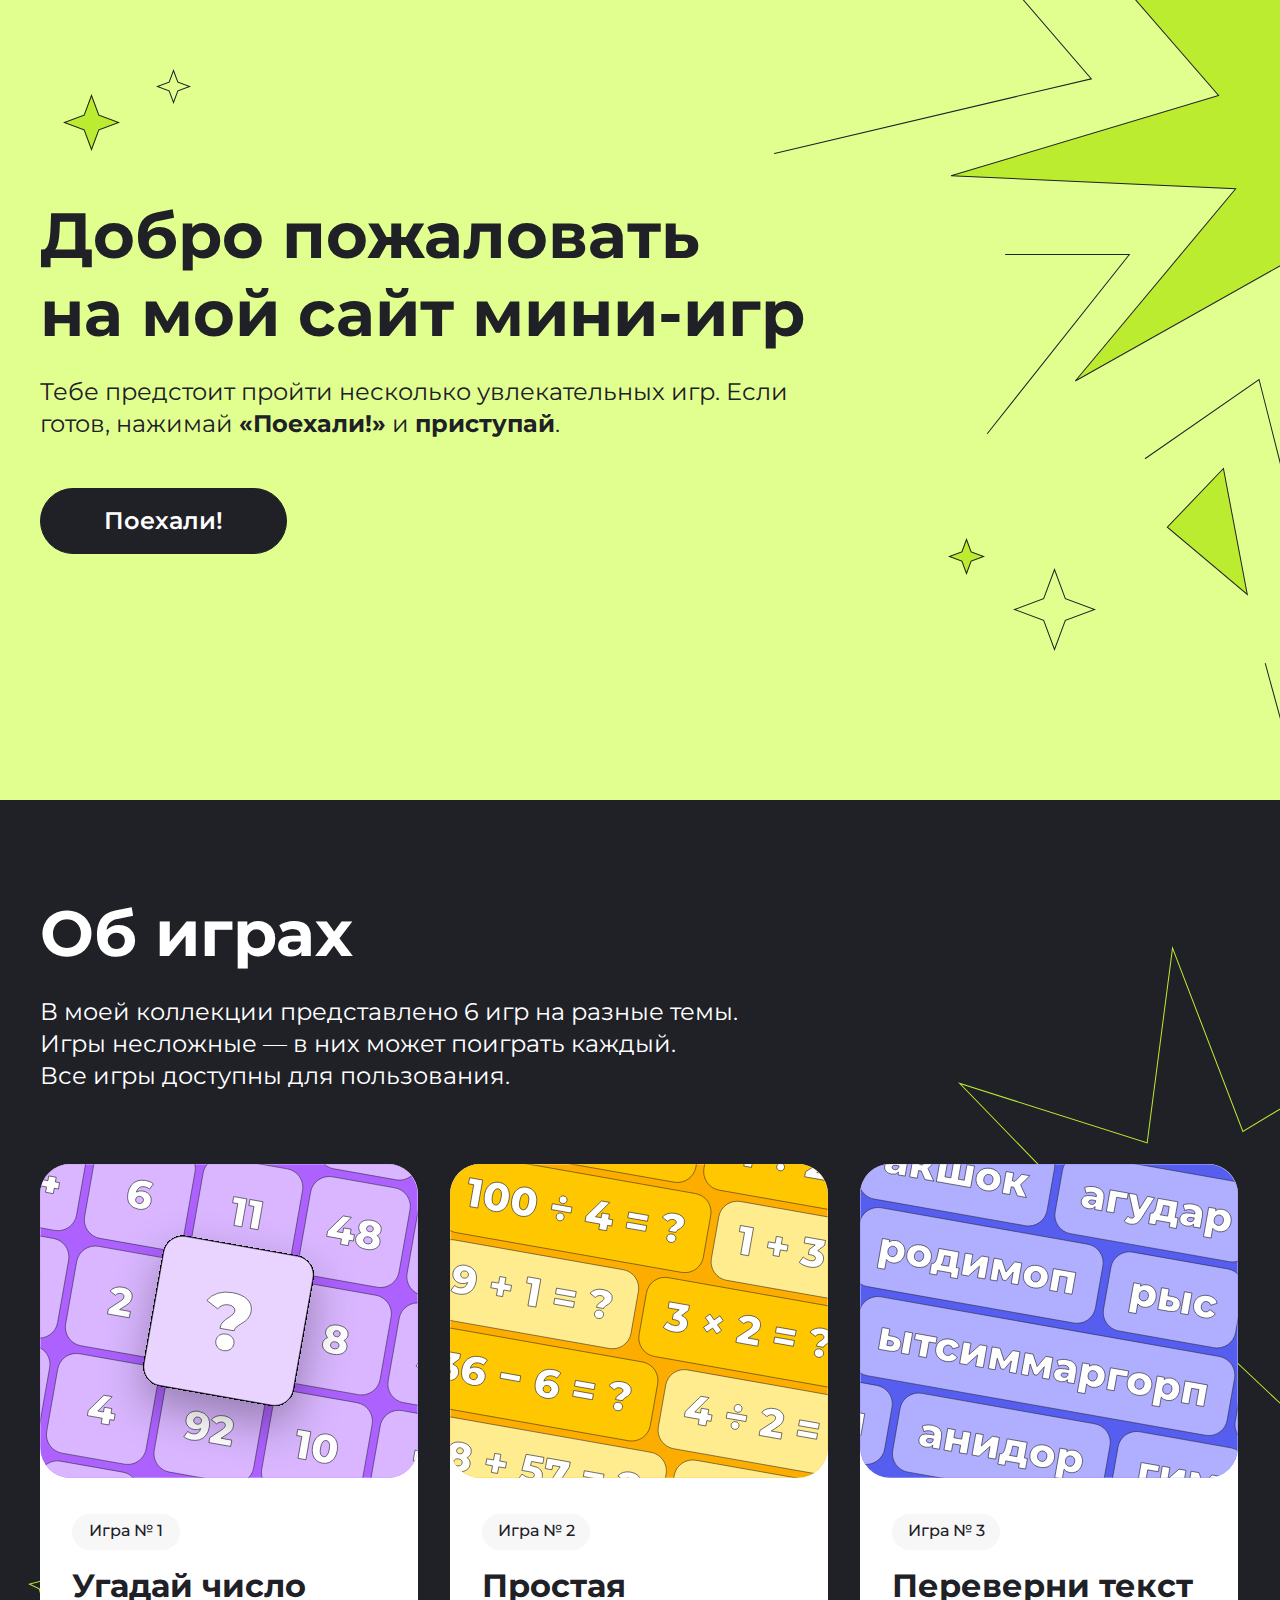
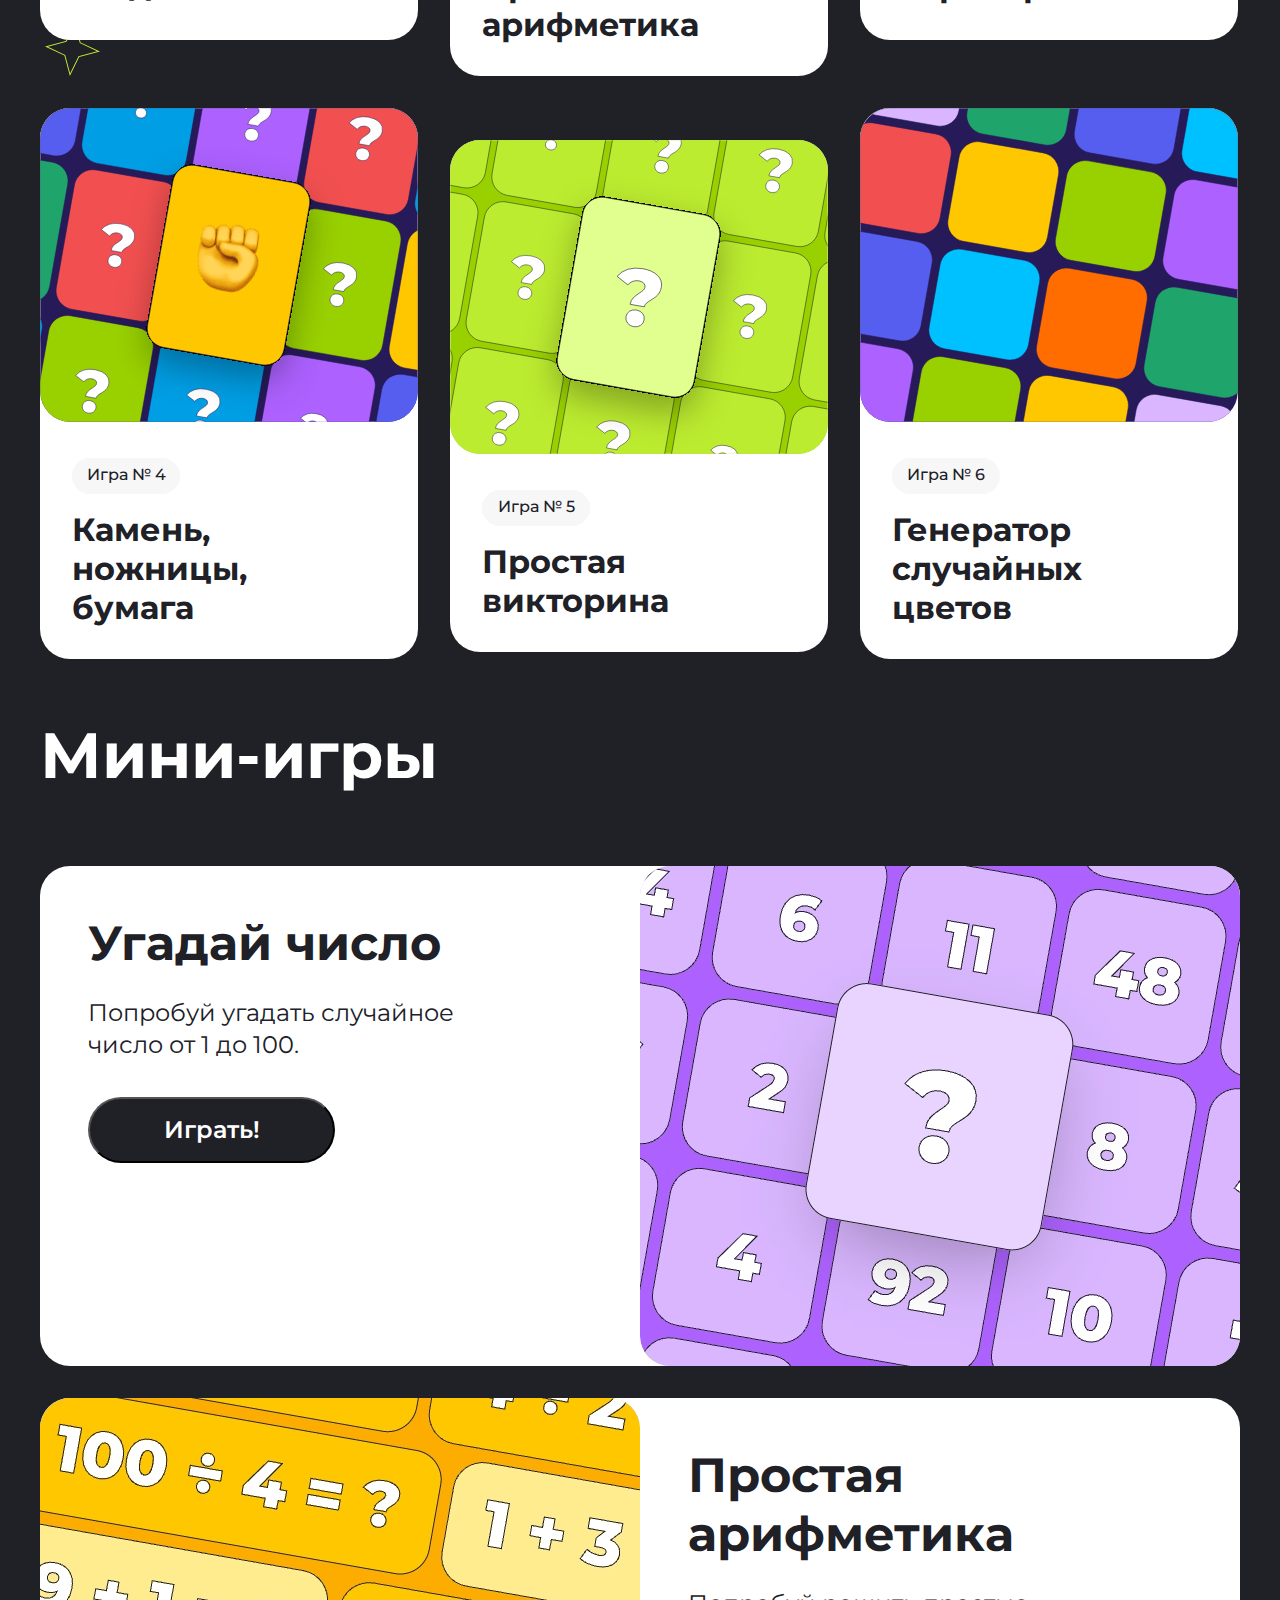
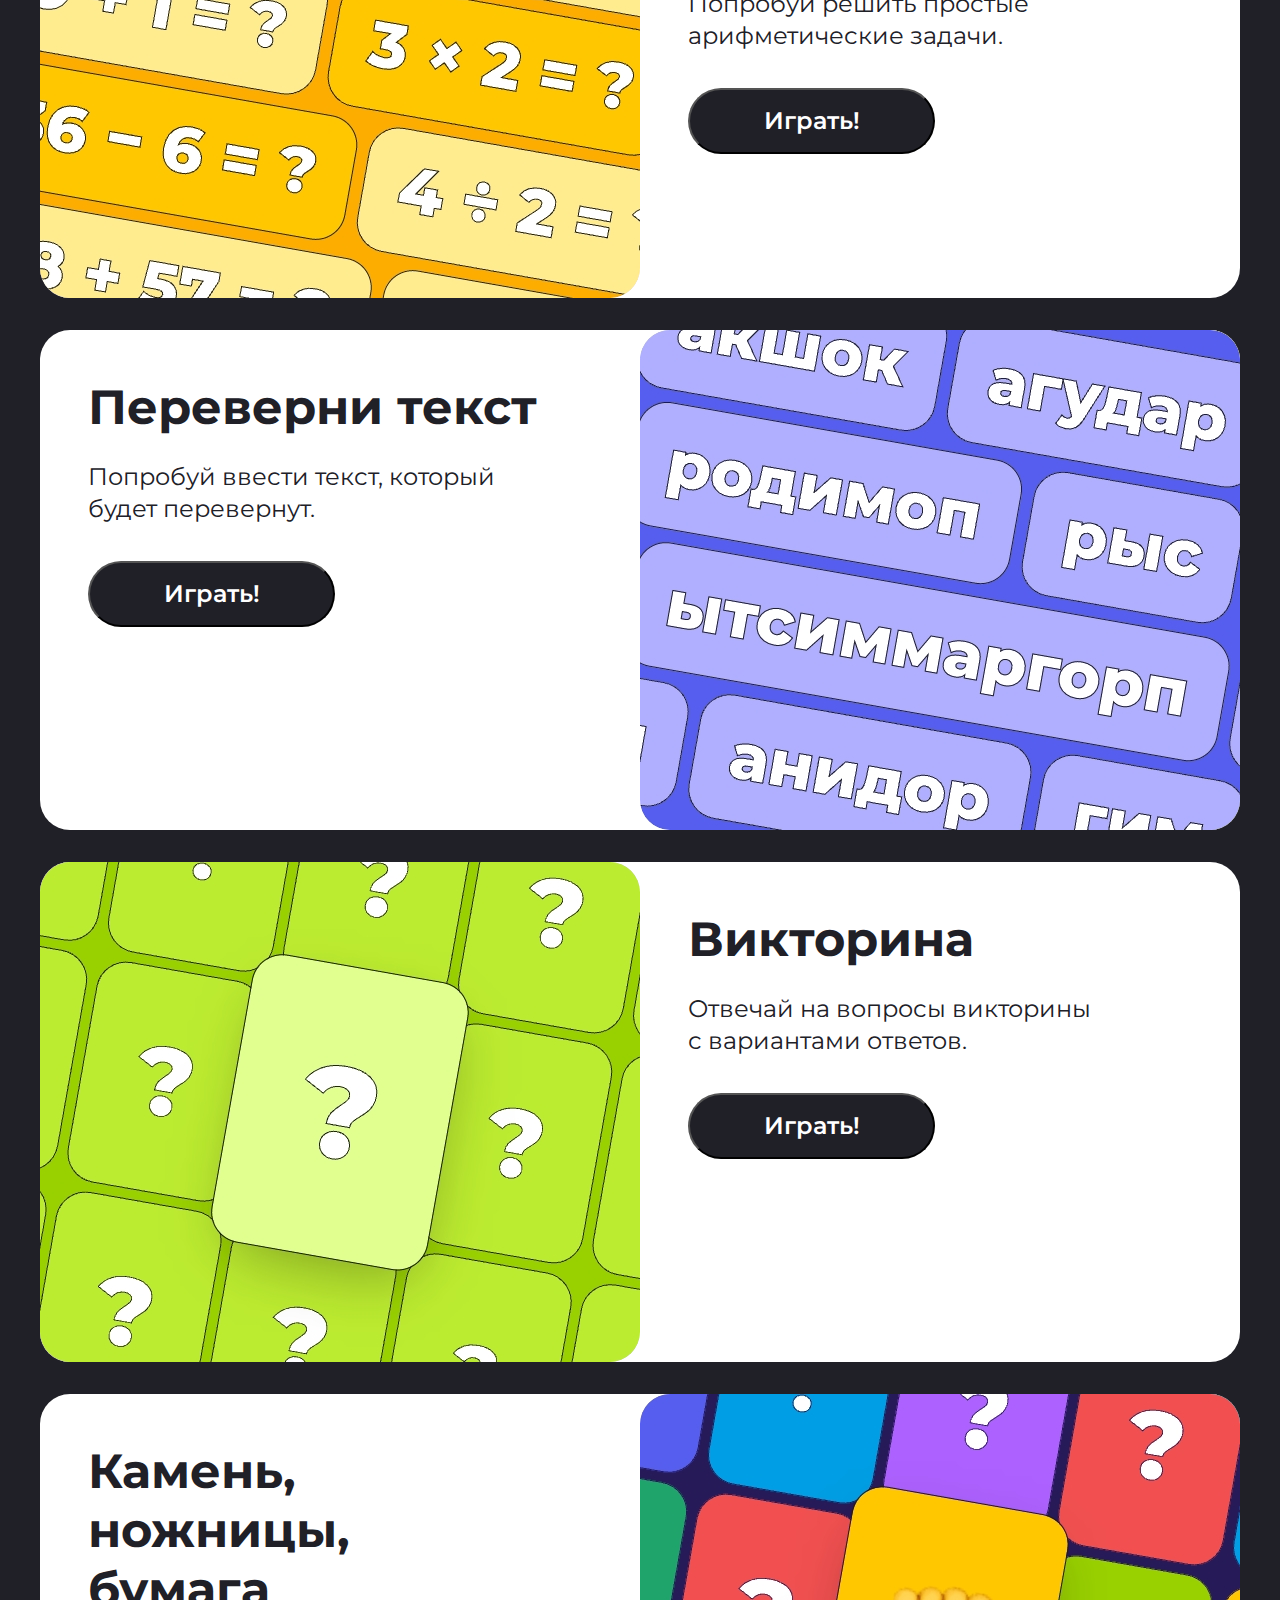
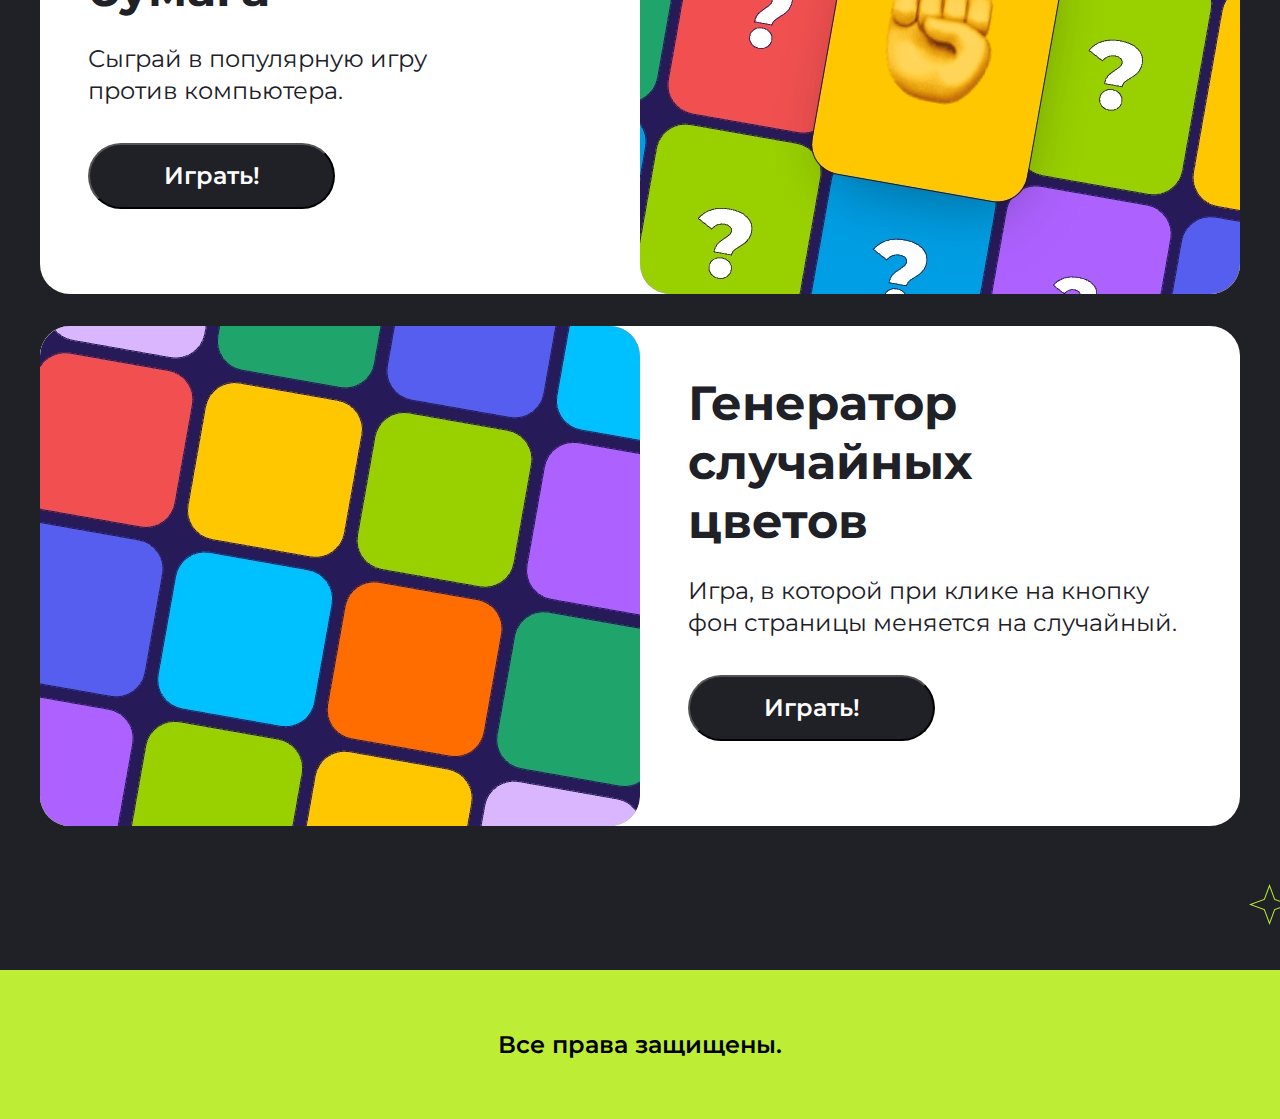
==== index.html @ 8379552d "Сделал hw5" ====
<!DOCTYPE html>
<html lang="en">
<head>
    <meta charset="UTF-8">
    <meta name="viewport" content="width=device-width, initial-scale=1.0">
    <title>Mini-games</title>
    <link rel="preconnect" href="https://fonts.googleapis.com">
    <link rel="preconnect" href="https://fonts.gstatic.com" crossorigin>
    <link href="https://fonts.googleapis.com/css2?family=Montserrat:ital,wght@0,100..900;1,100..900&display=swap" rel="stylesheet">
    <link rel="stylesheet" href="style.css">
</head>
<body>
    <header class="header center">
        <img class="header__star1" src="img/star1.svg" alt="star">
        <img class="header__star2" src="img/star2.svg" alt="star">
        <img class="header__star3" src="img/star3.svg" alt="star">
        <img class="header__star4" src="img/star4.svg" alt="star">
        <img class="header__star5" src="img/star5.svg" alt="star">
        <img class="header__dopstar" src="img/mobile/starmobiledop.svg" alt="star">
        <div class="header__info">
            <h1 class="header__heading">Добро пожаловать <br>на мой сайт мини-игр</h1>
            <p class="header__description">Тебе предстоит пройти несколько увлекательных игр. Если готов, нажимай <b>«Поехали!»</b> и <b>приступай</b>.</p>
            <a class="header__link" href="#about"><button class="header__button">Поехали!</button></a>
            <a class="header__link" href="#mini-games"><button class="header__mobile-button">Поехали!</button></a>
        </div>
    </header>

    <div class="about center">
        <img  class="about__star1" src="img/imgBlock1/aboutstar1.svg" alt="star">
        <img  class="about__star2" src="img/imgBlock1/aboutstar2.svg" alt="star">
        <img  class="about__star3" src="img/imgBlock1/aboutstar3.svg" alt="star">
        <h1 id="about" class="about__heading">Об играх</h1>
        <h1 id="mini-games" class="about__mobile-head">Мини-игры</h1>
        <p class="about__description">В моей коллекции представлено 6 игр на разные темы. <br>Игры несложные — в них может поиграть каждый.<br> Все игры доступны для пользования.</p>
        <div class="about-box">
            <div class="about-box__cart">
                <a class="about-box__link1" href="#game1">
                     <img class="about-box__img" src="img/imgBlock1/cart1.svg" alt="cardcover">
                 </a>
                <div class="about-box__info">
                    <p class="about-box__game">Игра № 1</p>
                    <h2 class="about-box__headgame">Угадай число</h2>
                    <p class="about-box__descmobile">Попробуй угадать случайное <br>число от 1 до 100.</p>
                    <button onclick="randomNumber()" class="about-box__buttonmobile">Играть!</button>
                </div>
            </div>

            <div class="about-box__cart about-box__cart_big about-box__cart_mobile">
                <a class="about-box__link2" href="#game2">
                     <img class="about-box__img" src="img/imgBlock1/cart2.svg" alt="cardcover">
                 </a>
                <div class="about-box__info">
                    <p class="about-box__game">Игра № 2</p>
                    <h2 class="about-box__headgame">Простая арифметика</h2>
                    <p class="about-box__descmobile">Попробуй решить простые арифметические задачи.</p>
                    <button class="about-box__buttonmobile">Играть!</button>
                </div>
            </div>

            <div class="about-box__cart about-box__cart_mobile">
                <a class="about-box__link3" href="#game3">
                     <img class="about-box__img" src="img/imgBlock1/cart3.svg" alt="cardcover">
                 </a>
                <div class="about-box__info">
                    <p class="about-box__game">Игра № 3</p>
                    <h2 class="about-box__headgame">Переверни текст</h2>
                    <p class="about-box__descmobile">Попробуй ввести текст, который будет перевернут.</p>
                    <button class="about-box__buttonmobile">Играть!</button>
                </div>
            </div>

            <div class="about-box__cart about-box__cart_superbig about-box__cart_mobilebig">
                <a class="about-box__link4" href="#game5">
                    <div class="about-box__punch-block">
                        <img class="about-box__img" src="img/imgBlock1/cart4.svg" alt="cardcover">
                        <img class="about-box__punch" src="img/imgBlock1/punch.png" alt="punch">
                    </div>
                 </a>
                <div class="about-box__info">
                    <p class="about-box__game">Игра № 4</p>
                    <h2 class="about-box__headgame">Камень, <br>ножницы,<br> бумага</h2>
                    <p class="about-box__descmobile">Сыграй в популярную игру<br> против компьютера.</p>
                    <button class="about-box__buttonmobile">Играть!</button>
                </div>
            </div>

            <div class="about-box__cart about-box__cart_bigbottom">
                <a class="about-box__link5" href="#game4">
                     <img class="about-box__img" src="img/imgBlock1/cart5.svg" alt="cardcover">
                 </a>
                <div class="about-box__info">
                    <p class="about-box__game">Игра № 5</p>
                    <h2 class="about-box__headgame about-box__headgame_mobilebig">Простая<br> викторина</h2>
                    <h2 class="about-box__headgame about-box__headgame_mobile">Викторина</h2>
                    <p class="about-box__descmobile">Отвечай на вопросы викторины<br> с вариантами ответов.</p>
                    <button class="about-box__buttonmobile">Играть!</button>
                </div>
            </div>

            <div class="about-box__cart about-box__cart_superbig about-box__cart_mobilesuperbig">
                <a class="about-box__link6" href="#game6">
                     <img class="about-box__img" src="img/imgBlock1/cart6.svg" alt="cardcover">
                 </a>
                <div class="about-box__info">
                    <p class="about-box__game">Игра № 6</p>
                    <h2 class="about-box__headgame">Генератор случайных<br> цветов</h2>
                    <p class="about-box__descmobile">Игра, в которой при клике<br> на кнопку фон страницы<br> меняется на случайный.</p>
                    <button class="about-box__buttonmobile">Играть!</button>
                </div>
            </div>
        </div>
    </div>


    <div class="mini-games center">
        <img class="mini-games__star1" src="img/imgminigames/minigamesstar1.svg" alt="star">
        <img class="mini-games__star2" src="img/imgminigames/minigamesstar2.svg" alt="star">
        <img class="mini-games__star3" src="img/imgminigames/minigamesstar3.svg" alt="star">
        <img class="mini-games__star4" src="img/imgminigames/minigamesstar4.svg" alt="star">
        <h1 class="mini-games__heading">Мини-игры</h1>
        <div class="catalog-games">

            <div id="game1" class="catalog-games__gameleft">
                <div class="catalog-games__info">
                    <h2 class="catalog-games__headgame">Угадай число</h2>
                    <p class="catalog-games__description">Попробуй угадать случайное<br> число от 1 до 100.</p>
                    <button onclick="randomNumber()" class="catalog-games__button">Играть!</button>
                </div>
                <img class="catalog-games__img" src="img/imgminigames/game1.jpeg" alt="game">
            </div>

            <div id="game2" class="catalog-games__gameright">
                <img class="catalog-games__img" src="img/imgminigames/game2.jpeg" alt="game">
                <div class="catalog-games__info">
                    <h2 class="catalog-games__headgame">Простая арифметика</h2>
                    <p class="catalog-games__description">Попробуй решить простые<br> арифметические задачи.</p>
                    <button class="catalog-games__button">Играть!</button>
                </div>
            </div>

            <div id="game3" class="catalog-games__gameleft">
                <div class="catalog-games__info">
                    <h2 class="catalog-games__headgame">Переверни текст</h2>
                    <p class="catalog-games__description">Попробуй ввести текст, который<br> будет перевернут.</p>
                    <button class="catalog-games__button">Играть!</button>
                </div>
                <img class="catalog-games__img" src="img/imgminigames/game3.jpeg" alt="game">
            </div>

            <div id="game4" class="catalog-games__gameright">
                <img class="catalog-games__img" src="img/imgminigames/game4.jpeg" alt="game">
                <div class="catalog-games__info">
                    <h2 class="catalog-games__headgame">Викторина</h2>
                    <p class="catalog-games__description">Отвечай на вопросы викторины<br> с вариантами ответов.</p>
                    <button class="catalog-games__button">Играть!</button>
                </div>
            </div>

            <div id="game5" class="catalog-games__gameleft">
                <div class="catalog-games__info">
                    <h2 class="catalog-games__headgame">Камень, <br>ножницы, <br>бумага</h2>
                    <p class="catalog-games__description">Сыграй в популярную игру <br>против компьютера.</p>
                    <button class="catalog-games__button">Играть!</button>
                </div>
                <img class="catalog-games__img" src="img/imgminigames/game5.jpeg" alt="game">
            </div>

            <div id="game6" class="catalog-games__gameright">
                <img class="catalog-games__img" src="img/imgminigames/game6.jpeg" alt="game">
                <div class="catalog-games__info">
                    <h2 class="catalog-games__headgame">Генератор <br>случайных <br>цветов</h2>
                    <p class="catalog-games__description">Игра, в которой при клике на кнопку <br>фон страницы меняется на случайный.</p>
                    <button class="catalog-games__button">Играть!</button>
                </div>
            </div>

        </div>
    </div>

    <footer class="footer">
        <h1 class="footer__security">Все права защищены.</h1>
    </footer>

    <script src="script.js"></script>
</body>
</html>
---- style.css ----
* {
  margin: 0;
  padding: 0;
}

body {
  font-family: "Montserrat", sans-serif;
}

.center {
  padding-left: calc(50% - 600px);
  padding-right: calc(50% - 600px);
}

.header {
  position: relative;
  height: 800px;
  background-color: rgb(225, 255, 143);
  background-repeat: no-repeat;
  background-size: cover;
  overflow: hidden;
}
.header__star1 {
  position: absolute;
  right: calc((100vw - 1440px) / 2 - 488px);
  top: -333.46px;
}
.header__star2 {
  position: absolute;
  left: 63px;
  top: 94px;
}
.header__star3 {
  position: absolute;
  left: 156px;
  top: 69px;
}
.header__star4 {
  position: absolute;
  left: 1013px;
  top: 568px;
}
.header__star5 {
  position: absolute;
  left: 948px;
  top: 538px;
}
.header__dopstar {
  display: none;
}
.header__info {
  width: 768px;
  padding-top: 196px;
}
.header__heading {
  color: rgb(32, 32, 39);
  font-size: 64px;
  font-weight: 700;
  line-height: 78px;
  letter-spacing: 0px;
  text-align: left;
}
.header__description {
  color: rgb(32, 32, 39);
  font-size: 24px;
  font-weight: 400;
  line-height: 32px;
  letter-spacing: 0px;
  text-align: left;
  padding-top: 24px;
}
.header__button {
  margin-top: 48px;
  width: 247px;
  height: 66px;
  box-sizing: border-box;
  border: 1px solid rgb(32, 32, 39);
  border-radius: 60px;
  background: rgb(32, 32, 39);
  color: rgb(255, 255, 255);
  font-family: Montserrat;
  font-size: 24px;
  font-weight: 600;
  line-height: 141.69%;
  letter-spacing: 0%;
  text-align: center;
  cursor: pointer;
}
.header__button:hover {
  color: rgb(0, 0, 0);
  font-family: Montserrat;
  font-size: 24px;
  font-weight: 600;
  line-height: 141.69%;
  letter-spacing: 0%;
  text-align: center;
  box-sizing: border-box;
  border: 1px solid rgb(0, 0, 0);
  background: white;
  border-radius: 60px;
}
.header__mobile-button {
  display: none;
}

.about {
  position: relative;
  height: 1470px;
  background-color: rgb(32, 32, 39);
  overflow: hidden;
}
.about__star1 {
  position: absolute;
  right: calc((100vw - 1440px) / 2 - 137.56px);
  top: 145.92px;
}
.about__star2 {
  position: absolute;
  left: 27.97px;
  top: 770px;
}
.about__star3 {
  position: absolute;
  left: 45.18px;
  top: 822px;
}
.about__heading {
  padding-top: 94px;
  color: rgb(255, 255, 255);
  font-size: 64px;
  font-weight: 700;
  line-height: 78px;
  letter-spacing: 0px;
  text-align: left;
}
.about__mobile-head {
  display: none;
}
.about__description {
  padding-top: 24px;
  width: 788px;
  color: rgb(255, 255, 255);
  font-size: 24px;
  font-weight: 400;
  line-height: 32px;
  letter-spacing: 0px;
  text-align: left;
}

.about-box {
  padding-top: 72px;
  display: flex;
  flex-wrap: wrap;
  gap: 32px;
}
.about-box__cart {
  position: static;
  border: 1 solid white;
  border-radius: 30px;
  background-color: white;
  width: 378px;
  height: 476px;
  z-index: 1;
}
.about-box__cart_big {
  height: 512px;
}
.about-box__cart_bigbottom {
  height: 512px;
  margin-top: 32px;
}
.about-box__cart_superbig {
  height: 551px;
}
.about-box__game {
  width: 108px;
  border-radius: 52.58px;
  background: rgb(247, 247, 247);
  padding-top: 8px;
  padding-bottom: 10px;
  color: rgb(32, 32, 39);
  font-size: 16px;
  font-weight: 500;
  line-height: 110%;
  letter-spacing: 0px;
  text-align: center;
}
.about-box__headgame {
  color: rgb(32, 32, 39);
  font-size: 32px;
  font-weight: 700;
  line-height: 39px;
  letter-spacing: 0px;
  text-align: left;
  padding-top: 16px;
}
.about-box__headgame_mobile {
  display: none;
}
.about-box__info {
  padding-top: 32px;
  padding-left: 32px;
}
.about-box__descmobile {
  display: none;
}
.about-box__buttonmobile {
  display: none;
}
.about-box__punch-block {
  position: relative;
}
.about-box__punch {
  position: absolute;
  left: 145px;
  top: 105.92px;
}

.separator {
  height: 8px;
  background-color: rgb(225, 255, 143);
  background-repeat: no-repeat;
  background-size: cover;
}

.mini-games {
  height: 3500px;
  background-color: rgb(32, 32, 39);
  background-size: cover;
}
.mini-games__star1 {
  position: absolute;
  left: 1281.33px;
  top: 2363px;
}
.mini-games__star2 {
  position: absolute;
  left: 1326.54px;
  top: 2396px;
}
.mini-games__star3 {
  position: absolute;
  left: 1249px;
  top: 5684px;
}
.mini-games__star4 {
  position: absolute;
  left: 1319px;
  top: 5636px;
}
.mini-games__heading {
  color: rgb(255, 255, 255);
  font-size: 64px;
  font-weight: 700;
  line-height: 78px;
  letter-spacing: 0px;
  text-align: left;
  padding-top: 46px;
  padding-bottom: 72px;
}

.catalog-games {
  display: flex;
  flex-direction: column;
  gap: 32px;
}
.catalog-games__info {
  padding: 48px;
  width: 504px;
}
.catalog-games__gameleft {
  width: 1200px;
  height: 500px;
  border: 1 solid white;
  border-radius: 30px;
  background-color: white;
  display: flex;
  justify-content: space-between;
}
.catalog-games__gameright {
  width: 1200px;
  height: 500px;
  border: 1 solid white;
  border-radius: 30px;
  background-color: white;
  display: flex;
  justify-content: flex-end;
}
.catalog-games__headgame {
  color: rgb(32, 32, 39);
  font-size: 48px;
  font-weight: 700;
  line-height: 59px;
  letter-spacing: 0px;
  text-align: left;
  padding-bottom: 24px;
}
.catalog-games__description {
  color: rgb(32, 32, 39);
  font-size: 24px;
  font-weight: 400;
  line-height: 32px;
  letter-spacing: 0px;
  text-align: left;
  padding-bottom: 36px;
}
.catalog-games__button {
  width: 247px;
  height: 66px;
  color: rgb(255, 255, 255);
  font-family: Montserrat;
  font-size: 24px;
  font-weight: 600;
  line-height: 141.69%;
  letter-spacing: 0%;
  text-align: center;
  border-radius: 60px;
  background: rgb(32, 32, 39);
  cursor: pointer;
}
.catalog-games__button:hover {
  color: rgb(0, 0, 0);
  font-family: Montserrat;
  font-size: 24px;
  font-weight: 600;
  line-height: 141.69%;
  letter-spacing: 0%;
  text-align: center;
  box-sizing: border-box;
  border: 1px solid rgb(0, 0, 0);
  background: white;
  border-radius: 60px;
}
.catalog-games__img {
  border-radius: 30px;
}

.footer {
  background: rgb(189, 237, 53);
}
.footer__security {
  color: rgb(0, 0, 0);
  font-size: 24px;
  font-weight: 600;
  line-height: 29px;
  letter-spacing: 0px;
  text-align: center;
  padding-top: 60px;
  padding-bottom: 60px;
}

@media (max-width: 767px) {
  .center {
    padding-left: 16px;
    padding-right: 16px;
  }
  .header {
    height: 700px;
  }
  .header__star1 {
    display: none;
  }
  .header__star2 {
    position: absolute;
    width: 35px;
    height: 35px;
    left: 38px;
    top: 97px;
  }
  .header__star3 {
    position: absolute;
    width: 21px;
    height: 21px;
    left: 92px;
    top: 64px;
  }
  .header__star4 {
    position: absolute;
    width: 39px;
    height: 41px;
    left: 304px;
    top: 580px;
  }
  .header__star5 {
    width: 18px;
    height: 18px;
    left: 273px;
    top: 557px;
  }
  .header__info {
    width: 343px;
    padding-top: 147px;
    display: flex;
    flex-wrap: wrap;
    justify-content: center;
  }
  .header__heading {
    color: rgb(32, 32, 39);
    font-size: 40px;
    font-weight: 700;
    line-height: 49px;
    letter-spacing: 0px;
    text-align: center;
    width: 262px;
  }
  .header__description {
    color: rgb(32, 32, 39);
    font-size: 16px;
    font-weight: 400;
    line-height: 20px;
    letter-spacing: 0px;
    text-align: center;
    width: 296px;
  }
  .header__link {
    text-decoration: none;
  }
  .header__button {
    display: none;
  }
  .header__mobile-button {
    display: block;
    margin-top: 48px;
    width: 247px;
    height: 66px;
    box-sizing: border-box;
    border: 1px solid rgb(32, 32, 39);
    border-radius: 60px;
    background: rgb(32, 32, 39);
    color: rgb(255, 255, 255);
    font-family: Montserrat;
    font-size: 24px;
    font-weight: 600;
    line-height: 141.69%;
    letter-spacing: 0%;
    text-align: center;
    cursor: pointer;
  }
  .header__mobile-button:hover {
    color: rgb(0, 0, 0);
    font-family: Montserrat;
    font-size: 24px;
    font-weight: 600;
    line-height: 141.69%;
    letter-spacing: 0%;
    text-align: center;
    box-sizing: border-box;
    border: 1px solid rgb(0, 0, 0);
    background: white;
    border-radius: 60px;
  }
  .about {
    height: 3740px;
  }
  .about__star1 {
    display: none;
  }
  .about__star2 {
    display: none;
  }
  .about__star3 {
    display: none;
  }
  .about__heading {
    display: none;
  }
  .about__description {
    display: none;
  }
  .about__mobile-head {
    display: block;
    color: rgb(255, 255, 255);
    font-size: 40px;
    font-weight: 700;
    line-height: 49px;
    letter-spacing: 0px;
    text-align: left;
    padding-top: 48px;
  }
  .about-box {
    padding-top: 48px;
    display: flex;
    flex-wrap: wrap;
    flex-direction: column;
    gap: 24px;
  }
  .about-box__headgame {
    padding-top: 0;
  }
  .about-box__headgame_mobile {
    display: block;
  }
  .about-box__headgame_mobilebig {
    display: none;
  }
  .about-box__img {
    width: 343px;
    height: 284.93px;
  }
  .about-box__info {
    padding-left: 29px;
  }
  .about-box__cart {
    width: 343px;
    height: 528.63px;
  }
  .about-box__descmobile {
    display: block;
    color: rgb(0, 0, 0);
    font-size: 16px;
    font-weight: 400;
    line-height: 20px;
    letter-spacing: 0px;
    text-align: left;
    padding-top: 16px;
  }
  .about-box__buttonmobile {
    display: block;
    width: 285px;
    height: 55px;
    box-sizing: border-box;
    border: 1px solid rgb(32, 32, 39);
    border-radius: 60px;
    background: rgb(32, 32, 39);
    color: rgb(255, 255, 255);
    font-family: Montserrat;
    font-size: 16px;
    font-weight: 600;
    line-height: 141.69%;
    letter-spacing: 0%;
    text-align: center;
    margin-top: 32px;
  }
  .about-box__buttonmobile:hover {
    color: rgb(0, 0, 0);
    font-family: Montserrat;
    font-size: 16px;
    font-weight: 600;
    line-height: 141.69%;
    letter-spacing: 0%;
    text-align: center;
    box-sizing: border-box;
    border: 1px solid rgb(0, 0, 0);
    background: white;
    border-radius: 60px;
  }
  .about-box__cart_mobile {
    height: 567.63px;
  }
  .about-box__cart_mobilebig {
    height: 606.63px;
  }
  .about-box__cart_mobilesuperbig {
    height: 626.63px;
  }
  .about-box__punch {
    left: 127px;
  }
  .about-box__game {
    display: none;
  }
  .mini-games {
    display: none;
  }
  .footer {
    height: 100px;
  }
  .footer__security {
    font-size: 16px;
    line-height: 20px;
    padding-top: 40px;
    padding-bottom: 40px;
  }
}/*# sourceMappingURL=style.css.map */
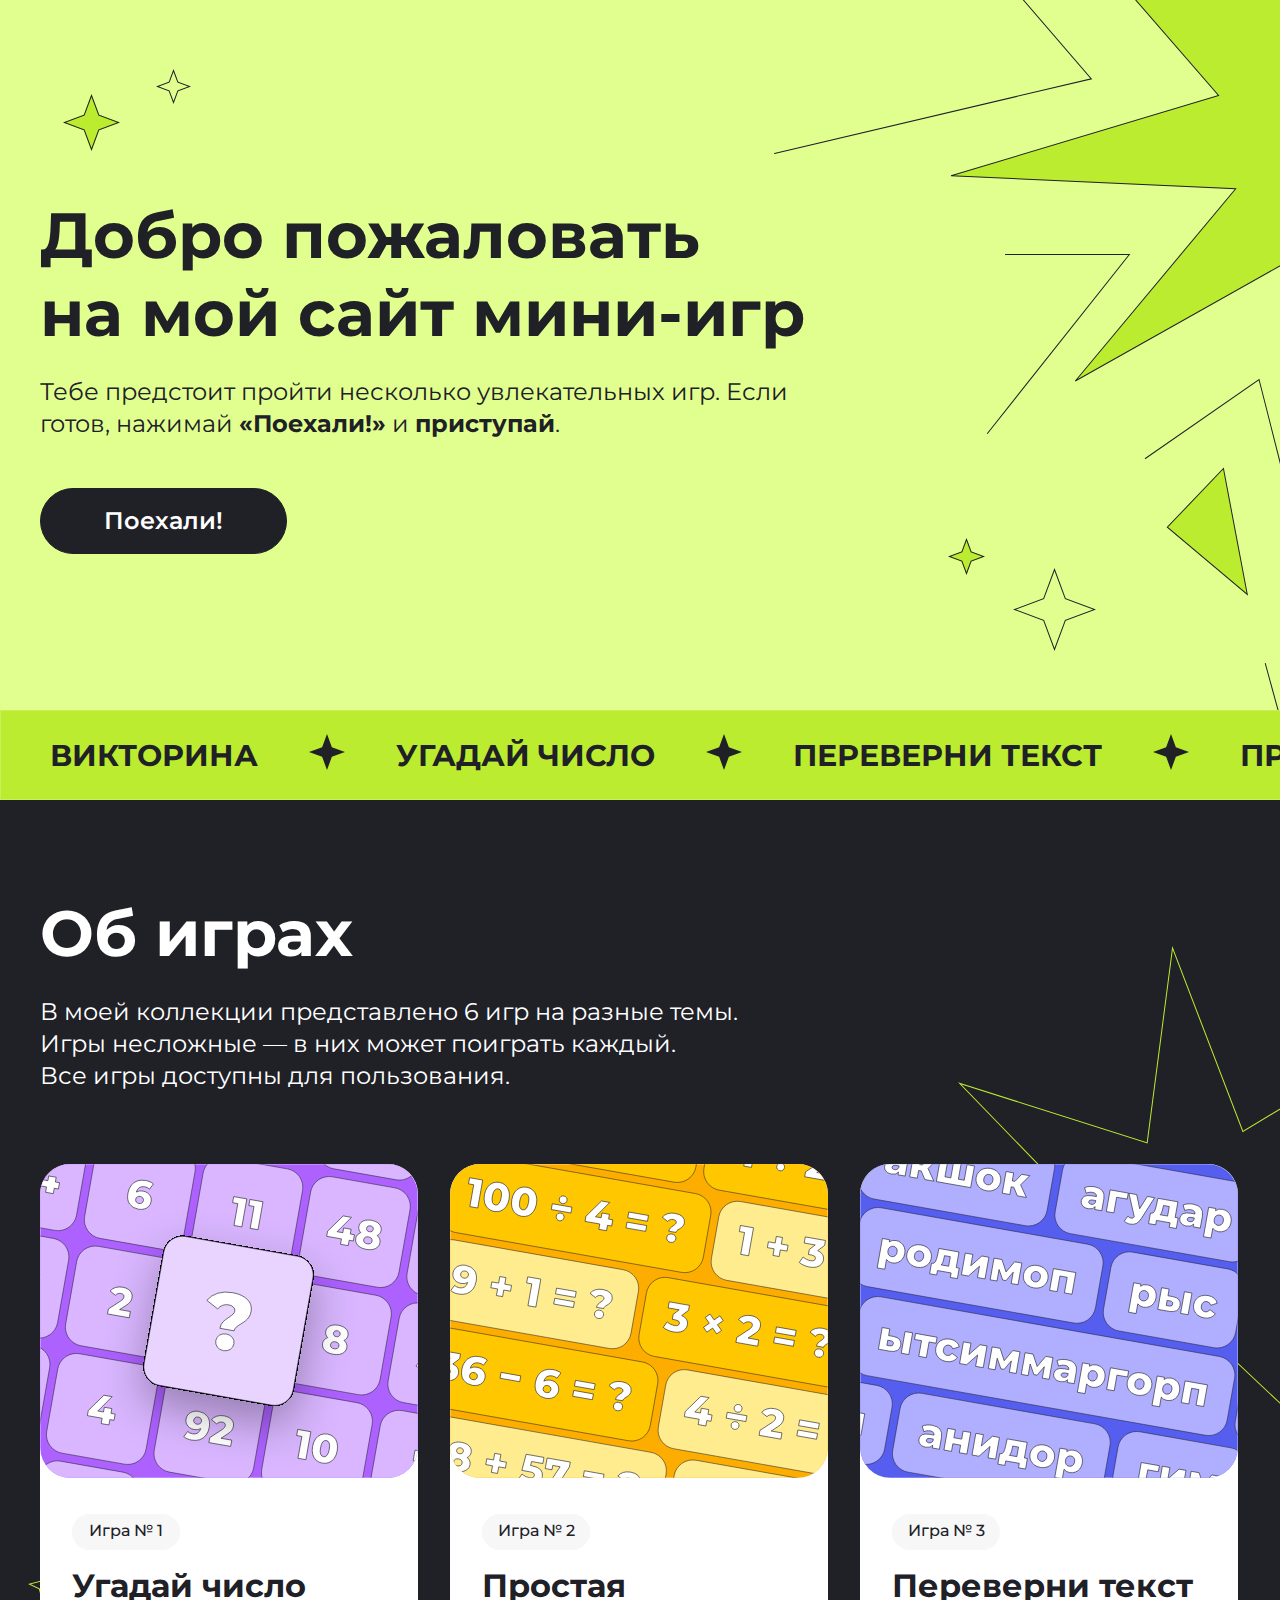
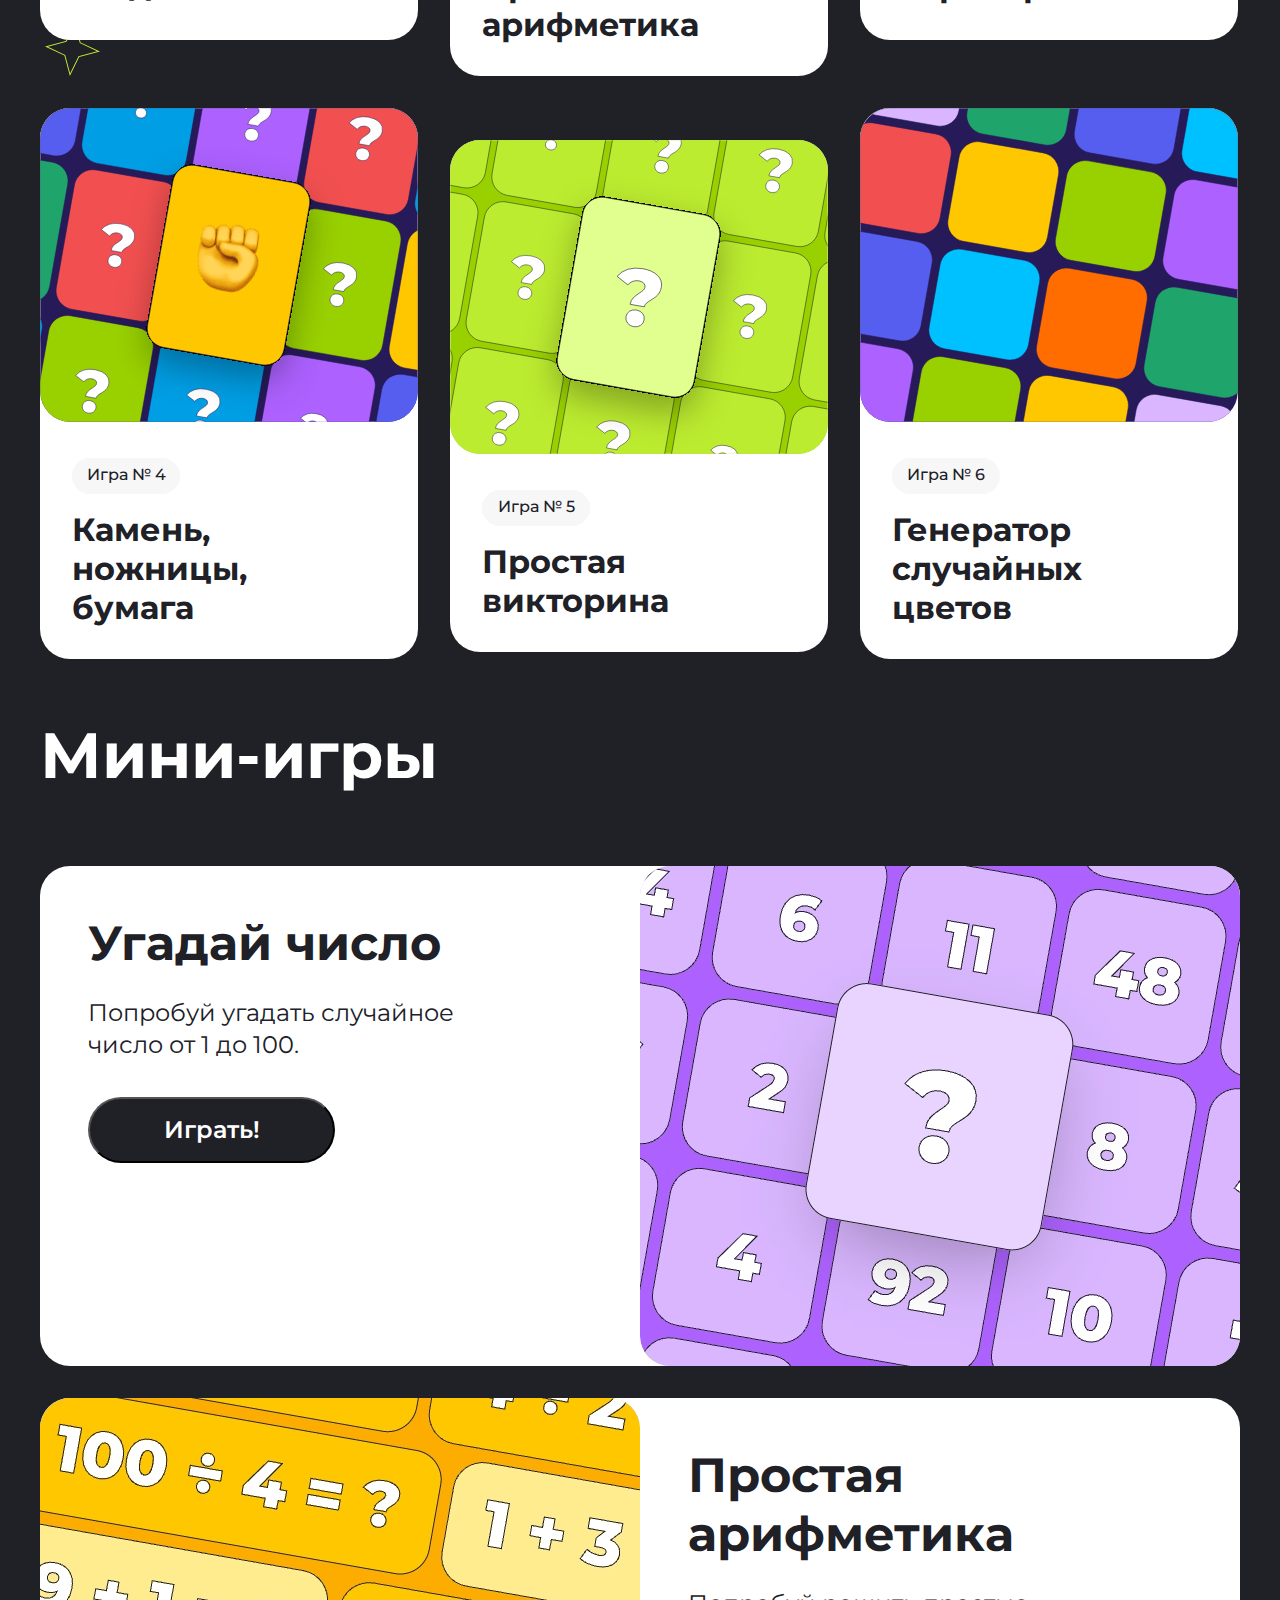
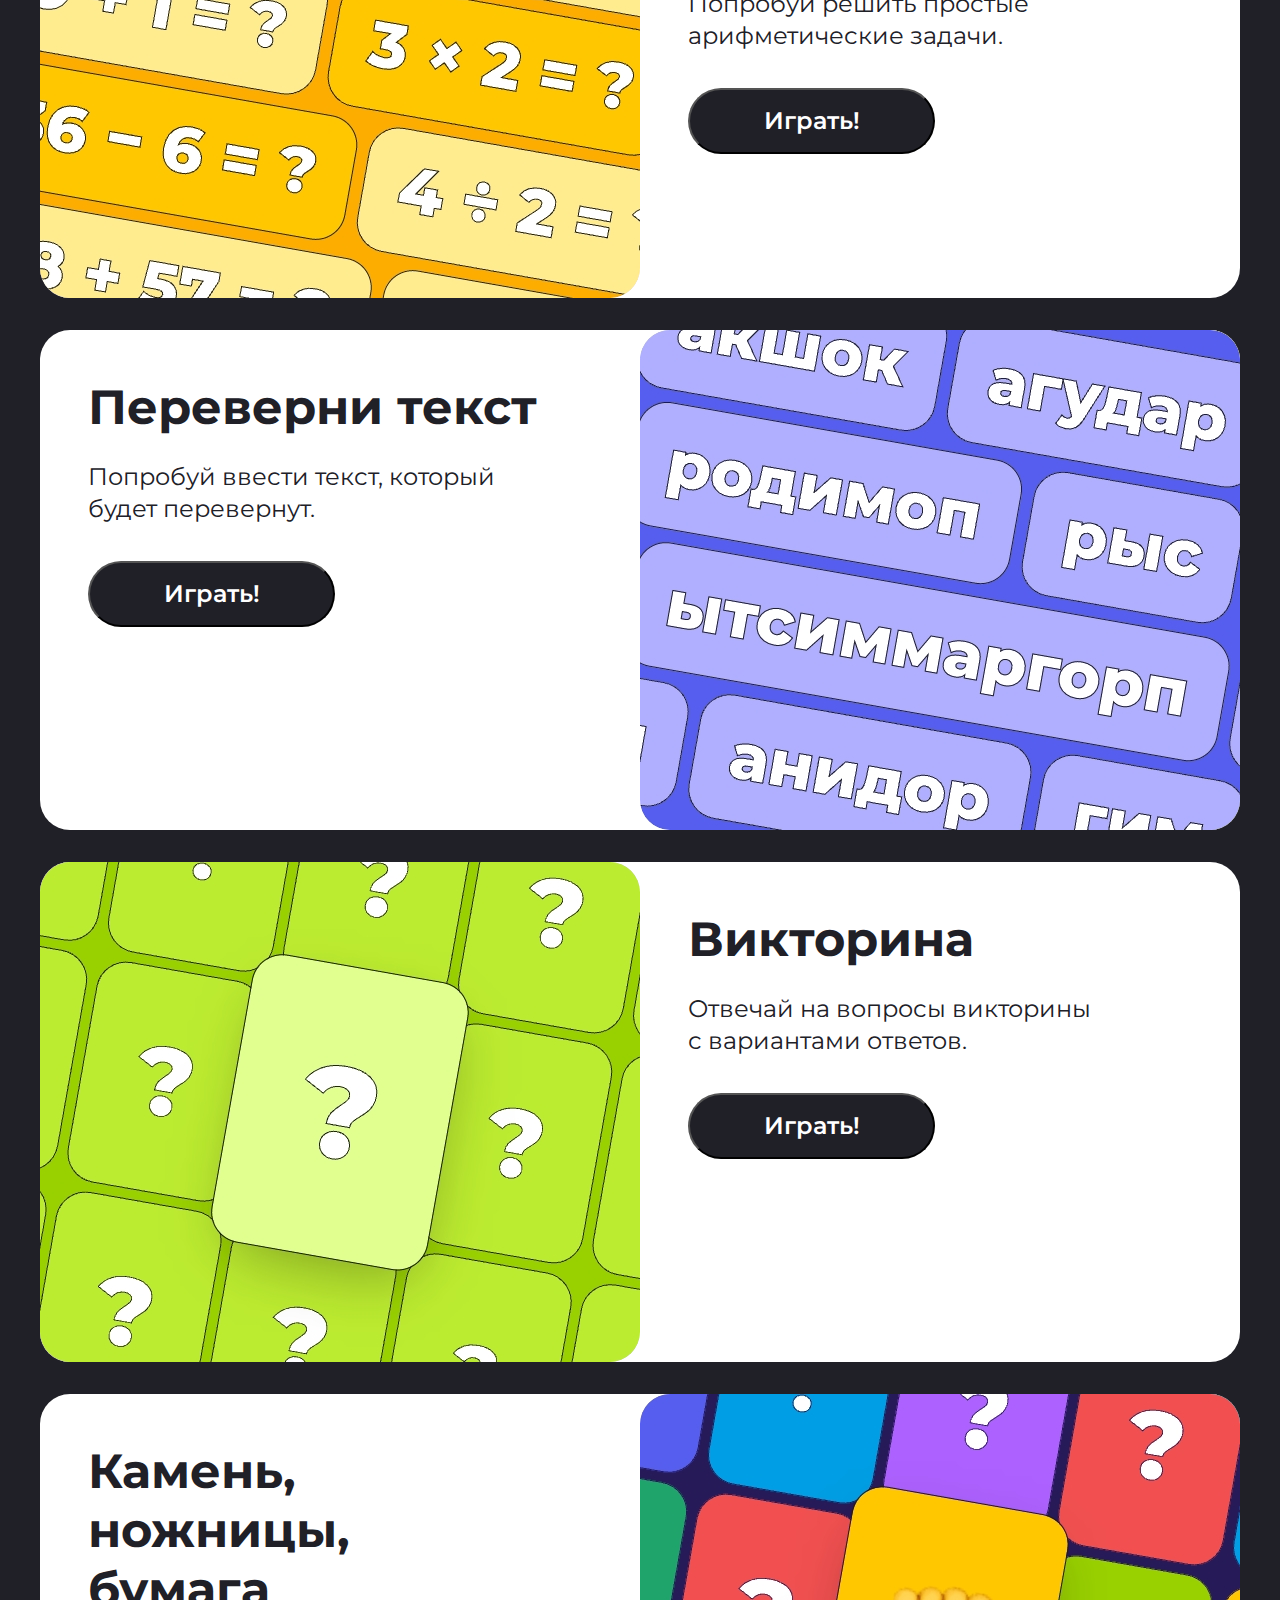
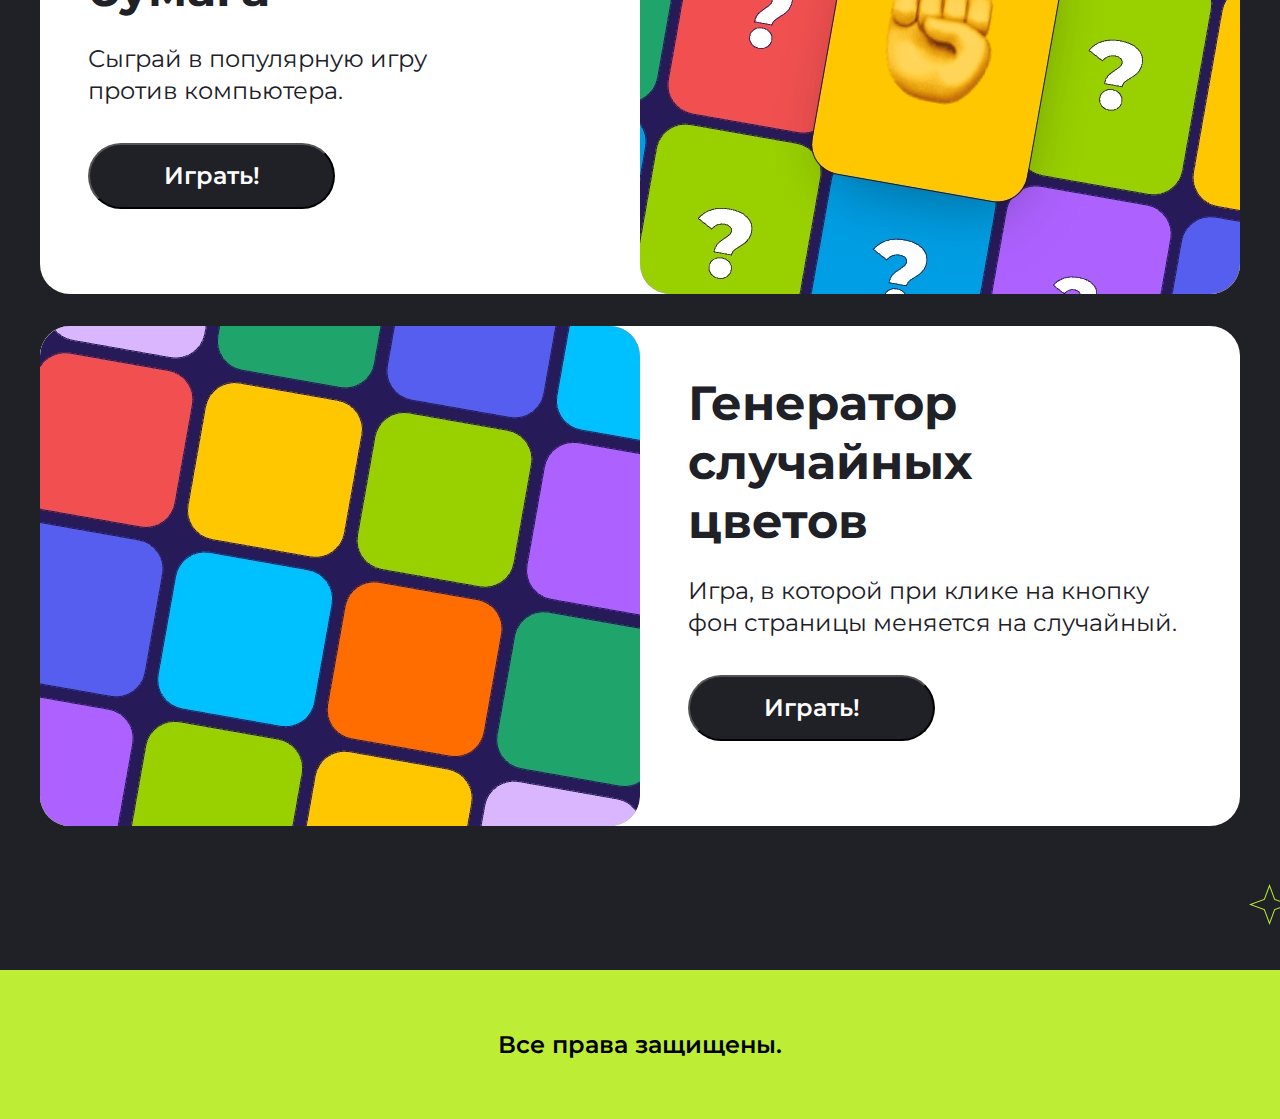
==== commit 72b5d13f: "Добавил анимированную полосу" ====
--- a/index.html
+++ b/index.html
@@ -23,6 +23,15 @@
             <a class="header__link" href="#about"><button class="header__button">Поехали!</button></a>
             <a class="header__link" href="#mini-games"><button class="header__mobile-button">Поехали!</button></a>
         </div>
+        <div class="header__backgroundintro">
+            <div class="header__banner">ВИКТОРИНА
+                <span><img src="img/starBanner.svg" alt="star"></span>УГАДАЙ ЧИСЛО
+                <span><img src="img/starBanner.svg" alt="star"></span>ПЕРЕВЕРНИ текст
+                <span><img src="img/starBanner.svg" alt="star"></span>ПРОСТАЯ АРИФМЕТИКА
+                <span><img src="img/starBanner.svg" alt="star"></span>КАМЕНЬ, НОЖНИЦЫ, БУМАГА
+                <span><img src="img/starBanner.svg" alt="star"></span>ГЕНЕРАТОР СЛУЧАЙНЫХ ЦВЕТОВ
+            </div>
+        </div>
     </header>
 
     <div class="about center">
@@ -36,37 +45,37 @@
             <div class="about-box__cart">
                 <a class="about-box__link1" href="#game1">
                      <img class="about-box__img" src="img/imgBlock1/cart1.svg" alt="cardcover">
+                     <div class="about-box__info">
+                        <p class="about-box__game">Игра № 1</p>
+                        <h2 class="about-box__headgame">Угадай число</h2>
+                        <p class="about-box__descmobile">Попробуй угадать случайное <br>число от 1 до 100.</p>
+                        <button onclick="randomNumber()" class="about-box__buttonmobile">Играть!</button>
+                    </div>
                  </a>
-                <div class="about-box__info">
-                    <p class="about-box__game">Игра № 1</p>
-                    <h2 class="about-box__headgame">Угадай число</h2>
-                    <p class="about-box__descmobile">Попробуй угадать случайное <br>число от 1 до 100.</p>
-                    <button onclick="randomNumber()" class="about-box__buttonmobile">Играть!</button>
-                </div>
             </div>
 
             <div class="about-box__cart about-box__cart_big about-box__cart_mobile">
                 <a class="about-box__link2" href="#game2">
                      <img class="about-box__img" src="img/imgBlock1/cart2.svg" alt="cardcover">
+                     <div class="about-box__info">
+                        <p class="about-box__game">Игра № 2</p>
+                        <h2 class="about-box__headgame">Простая арифметика</h2>
+                        <p class="about-box__descmobile">Попробуй решить простые арифметические задачи.</p>
+                        <button class="about-box__buttonmobile">Играть!</button>
+                    </div>
                  </a>
-                <div class="about-box__info">
-                    <p class="about-box__game">Игра № 2</p>
-                    <h2 class="about-box__headgame">Простая арифметика</h2>
-                    <p class="about-box__descmobile">Попробуй решить простые арифметические задачи.</p>
-                    <button class="about-box__buttonmobile">Играть!</button>
-                </div>
             </div>
 
             <div class="about-box__cart about-box__cart_mobile">
                 <a class="about-box__link3" href="#game3">
                      <img class="about-box__img" src="img/imgBlock1/cart3.svg" alt="cardcover">
+                     <div class="about-box__info">
+                        <p class="about-box__game">Игра № 3</p>
+                        <h2 class="about-box__headgame">Переверни текст</h2>
+                        <p class="about-box__descmobile">Попробуй ввести текст, который будет перевернут.</p>
+                        <button class="about-box__buttonmobile">Играть!</button>
+                    </div>
                  </a>
-                <div class="about-box__info">
-                    <p class="about-box__game">Игра № 3</p>
-                    <h2 class="about-box__headgame">Переверни текст</h2>
-                    <p class="about-box__descmobile">Попробуй ввести текст, который будет перевернут.</p>
-                    <button class="about-box__buttonmobile">Играть!</button>
-                </div>
             </div>
 
             <div class="about-box__cart about-box__cart_superbig about-box__cart_mobilebig">
@@ -74,39 +83,39 @@
                     <div class="about-box__punch-block">
                         <img class="about-box__img" src="img/imgBlock1/cart4.svg" alt="cardcover">
                         <img class="about-box__punch" src="img/imgBlock1/punch.png" alt="punch">
+                        <div class="about-box__info">
+                            <p class="about-box__game">Игра № 4</p>
+                            <h2 class="about-box__headgame">Камень, <br>ножницы,<br> бумага</h2>
+                            <p class="about-box__descmobile">Сыграй в популярную игру<br> против компьютера.</p>
+                            <button class="about-box__buttonmobile">Играть!</button>
+                        </div>
                     </div>
                  </a>
-                <div class="about-box__info">
-                    <p class="about-box__game">Игра № 4</p>
-                    <h2 class="about-box__headgame">Камень, <br>ножницы,<br> бумага</h2>
-                    <p class="about-box__descmobile">Сыграй в популярную игру<br> против компьютера.</p>
-                    <button class="about-box__buttonmobile">Играть!</button>
-                </div>
             </div>
 
             <div class="about-box__cart about-box__cart_bigbottom">
                 <a class="about-box__link5" href="#game4">
                      <img class="about-box__img" src="img/imgBlock1/cart5.svg" alt="cardcover">
+                     <div class="about-box__info">
+                        <p class="about-box__game">Игра № 5</p>
+                        <h2 class="about-box__headgame about-box__headgame_mobilebig">Простая<br> викторина</h2>
+                        <h2 class="about-box__headgame about-box__headgame_mobile">Викторина</h2>
+                        <p class="about-box__descmobile">Отвечай на вопросы викторины<br> с вариантами ответов.</p>
+                        <button class="about-box__buttonmobile">Играть!</button>
+                    </div>
                  </a>
-                <div class="about-box__info">
-                    <p class="about-box__game">Игра № 5</p>
-                    <h2 class="about-box__headgame about-box__headgame_mobilebig">Простая<br> викторина</h2>
-                    <h2 class="about-box__headgame about-box__headgame_mobile">Викторина</h2>
-                    <p class="about-box__descmobile">Отвечай на вопросы викторины<br> с вариантами ответов.</p>
-                    <button class="about-box__buttonmobile">Играть!</button>
-                </div>
             </div>
 
             <div class="about-box__cart about-box__cart_superbig about-box__cart_mobilesuperbig">
                 <a class="about-box__link6" href="#game6">
                      <img class="about-box__img" src="img/imgBlock1/cart6.svg" alt="cardcover">
+                     <div class="about-box__info">
+                        <p class="about-box__game">Игра № 6</p>
+                        <h2 class="about-box__headgame">Генератор случайных<br> цветов</h2>
+                        <p class="about-box__descmobile">Игра, в которой при клике<br> на кнопку фон страницы<br> меняется на случайный.</p>
+                        <button class="about-box__buttonmobile">Играть!</button>
+                    </div>
                  </a>
-                <div class="about-box__info">
-                    <p class="about-box__game">Игра № 6</p>
-                    <h2 class="about-box__headgame">Генератор случайных<br> цветов</h2>
-                    <p class="about-box__descmobile">Игра, в которой при клике<br> на кнопку фон страницы<br> меняется на случайный.</p>
-                    <button class="about-box__buttonmobile">Играть!</button>
-                </div>
             </div>
         </div>
     </div>
@@ -134,7 +143,7 @@
                 <div class="catalog-games__info">
                     <h2 class="catalog-games__headgame">Простая арифметика</h2>
                     <p class="catalog-games__description">Попробуй решить простые<br> арифметические задачи.</p>
-                    <button class="catalog-games__button">Играть!</button>
+                    <button onclick="randomTask()" class="catalog-games__button">Играть!</button>
                 </div>
             </div>
 
@@ -142,7 +151,7 @@
                 <div class="catalog-games__info">
                     <h2 class="catalog-games__headgame">Переверни текст</h2>
                     <p class="catalog-games__description">Попробуй ввести текст, который<br> будет перевернут.</p>
-                    <button class="catalog-games__button">Играть!</button>
+                    <button onclick="reverseText()" class="catalog-games__button">Играть!</button>
                 </div>
                 <img class="catalog-games__img" src="img/imgminigames/game3.jpeg" alt="game">
             </div>
@@ -152,7 +161,7 @@
                 <div class="catalog-games__info">
                     <h2 class="catalog-games__headgame">Викторина</h2>
                     <p class="catalog-games__description">Отвечай на вопросы викторины<br> с вариантами ответов.</p>
-                    <button class="catalog-games__button">Играть!</button>
+                    <button onclick="quiz()" class="catalog-games__button">Играть!</button>
                 </div>
             </div>
 
@@ -160,7 +169,7 @@
                 <div class="catalog-games__info">
                     <h2 class="catalog-games__headgame">Камень, <br>ножницы, <br>бумага</h2>
                     <p class="catalog-games__description">Сыграй в популярную игру <br>против компьютера.</p>
-                    <button class="catalog-games__button">Играть!</button>
+                    <button onclick="rockScissorsPaper()" class="catalog-games__button">Играть!</button>
                 </div>
                 <img class="catalog-games__img" src="img/imgminigames/game5.jpeg" alt="game">
             </div>
@@ -170,7 +179,7 @@
                 <div class="catalog-games__info">
                     <h2 class="catalog-games__headgame">Генератор <br>случайных <br>цветов</h2>
                     <p class="catalog-games__description">Игра, в которой при клике на кнопку <br>фон страницы меняется на случайный.</p>
-                    <button class="catalog-games__button">Играть!</button>
+                    <button class="catalog-games__button catalog-games__button_generator">Играть!</button>
                 </div>
             </div>
 
--- a/style.css
+++ b/style.css
@@ -102,6 +102,50 @@
 .header__mobile-button {
   display: none;
 }
+.header__backgroundintro {
+  max-width: 100%;
+  background-color: rgb(188, 236, 48);
+  position: absolute;
+  left: 0;
+  right: 0;
+  margin-top: 156px;
+}
+.header__banner {
+  position: relative;
+  height: 90px;
+  width: 3220px;
+  box-sizing: border-box;
+  border: 1px solid rgba(255, 255, 255, 0.2);
+  background-color: rgb(188, 236, 48);
+  padding: 27px 49px 27px 49px;
+  z-index: 1;
+  padding-left: 49px;
+  padding-right: 49px;
+  display: flex;
+  align-items: center;
+  gap: 51px;
+  color: rgb(32, 32, 39);
+  font-family: Montserrat;
+  font-size: 30px;
+  font-weight: 700;
+  line-height: 110%;
+  letter-spacing: 4%;
+  text-align: left;
+  text-transform: uppercase;
+  animation: scroll-left 10s linear infinite;
+  animation-direction: normal;
+}
+@keyframes scroll-left {
+  from {
+    transform: translateX(0%);
+  }
+  to {
+    transform: translateX(-50%);
+  }
+}
+.header__banner {
+  animation: scroll-left 10s linear infinite;
+}
 
 .about {
   position: relative;
@@ -152,6 +196,9 @@
   display: flex;
   flex-wrap: wrap;
   gap: 32px;
+}
+.about-box__link1, .about-box__link2, .about-box__link3, .about-box__link4, .about-box__link5, .about-box__link6 {
+  text-decoration: none;
 }
 .about-box__cart {
   position: static;
@@ -161,6 +208,10 @@
   width: 378px;
   height: 476px;
   z-index: 1;
+  transition: 1.5s;
+}
+.about-box__cart:hover {
+  transform: scale(1.05);
 }
 .about-box__cart_big {
   height: 512px;
@@ -276,6 +327,7 @@
   background-color: white;
   display: flex;
   justify-content: space-between;
+  transition: 1.5s;
 }
 .catalog-games__gameright {
   width: 1200px;
@@ -285,6 +337,10 @@
   background-color: white;
   display: flex;
   justify-content: flex-end;
+  transition: 1.5s;
+}
+.catalog-games__gameleft:hover, .catalog-games__gameright:hover {
+  transform: scale(1.05);
 }
 .catalog-games__headgame {
   color: rgb(32, 32, 39);
@@ -355,7 +411,7 @@
     padding-right: 16px;
   }
   .header {
-    height: 700px;
+    height: 790px;
   }
   .header__star1 {
     display: none;
